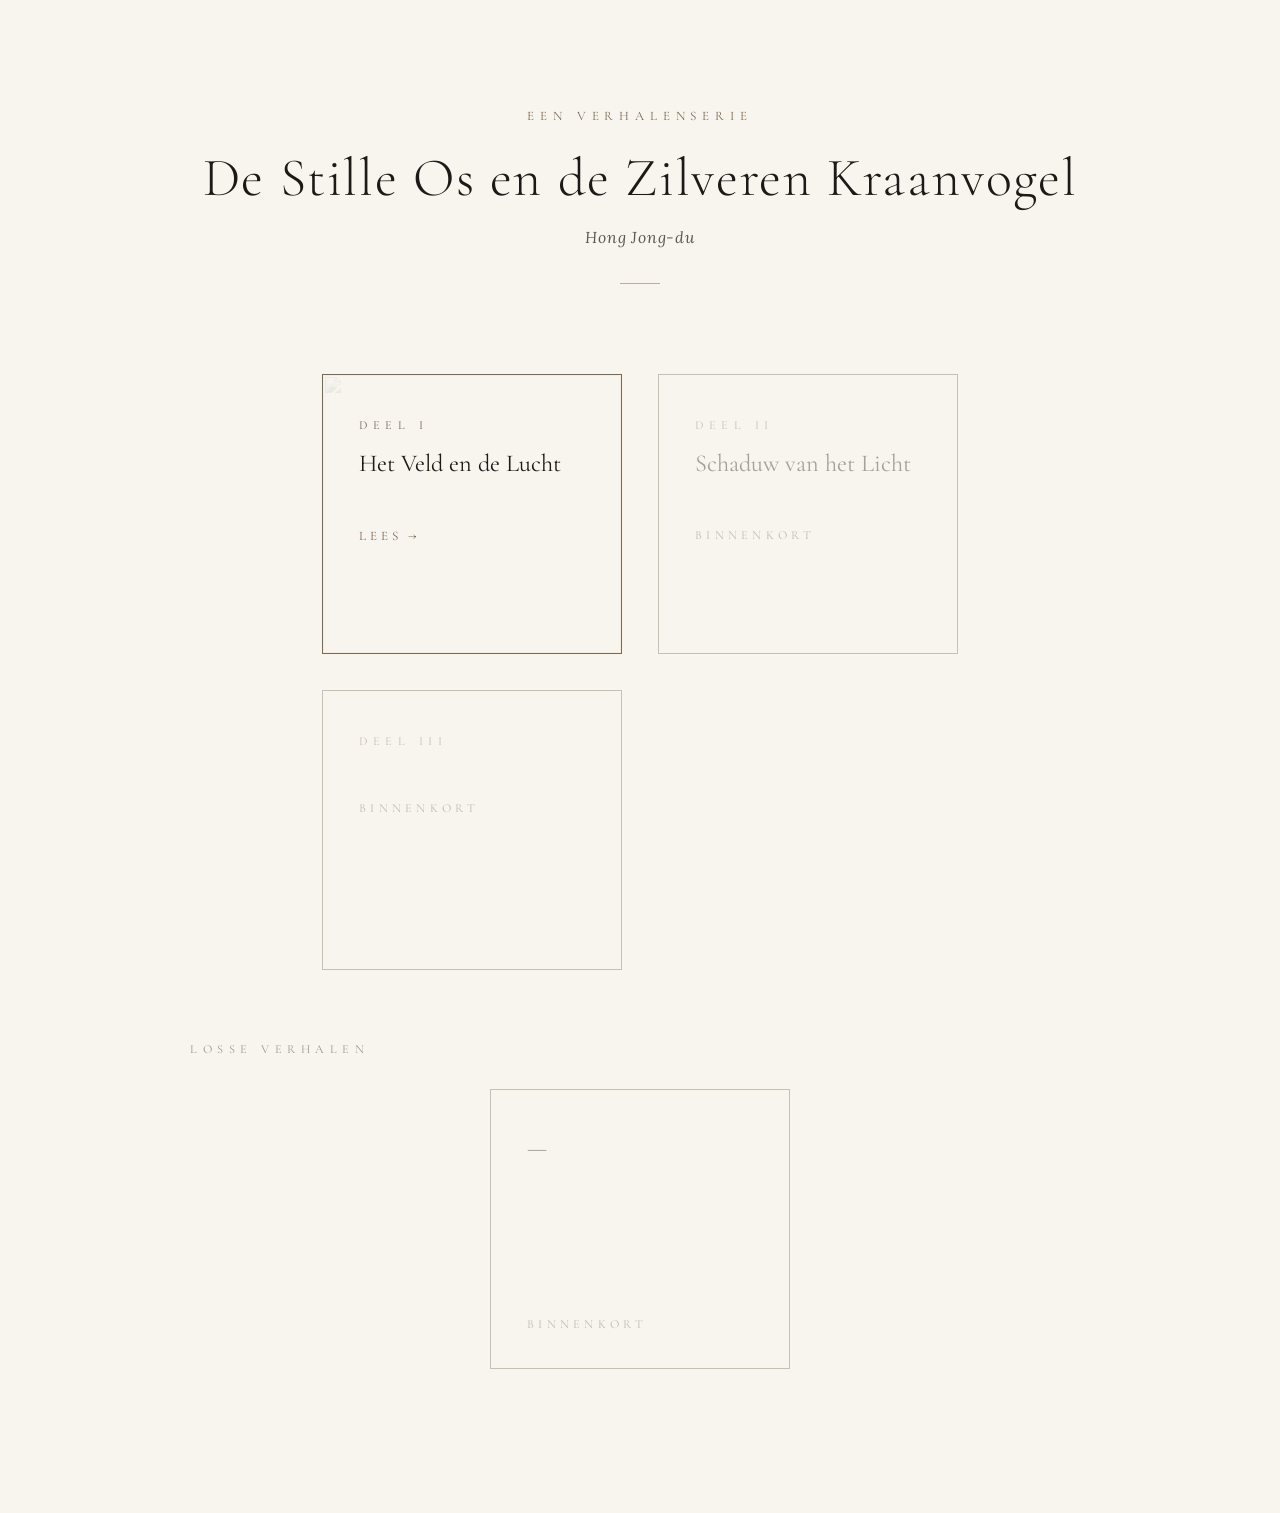
==== index.html @ 5468d7e2 "eerste versie" ====
<!DOCTYPE html>
<html lang="nl">
<head>
  <meta charset="UTF-8" />
  <meta name="viewport" content="width=device-width, initial-scale=1.0" />
  <title>De Stille Os en de Zilveren Kraanvogel</title>
  <link rel="preconnect" href="https://fonts.googleapis.com" />
  <link rel="preconnect" href="https://fonts.gstatic.com" crossorigin />
  <link href="https://fonts.googleapis.com/css2?family=Cormorant+Garamond:ital,wght@0,300;0,400;1,300;1,400&family=Lora:ital,wght@0,400;1,400&display=swap" rel="stylesheet" />
  <link rel="stylesheet" href="style.css" />
  <link rel="manifest" href="manifest.json" />
  <meta name="theme-color" content="#F8F5EF" />
  <style>
    /* ─── LANDING PAGE ─── */
    .landing {
      min-height: 100vh;
      display: flex;
      flex-direction: column;
      justify-content: center;
      align-items: center;
      padding: 6rem 2rem 8rem;
    }

    .landing-header {
      text-align: center;
      margin-bottom: 5rem;
    }

    .landing-series {
      font-family: var(--font-head);
      font-size: 0.72rem;
      letter-spacing: 0.45em;
      text-transform: uppercase;
      color: var(--accent);
      margin-bottom: 1.2rem;
    }

    .landing-title {
      font-family: var(--font-head);
      font-size: clamp(1.8rem, 4.5vw, 3rem);
      font-weight: 300;
      line-height: 1.2;
      letter-spacing: 0.03em;
    }

    .landing-author {
      margin-top: 0.9rem;
      font-family: var(--font-body);
      font-size: 0.88rem;
      color: var(--ink-muted);
      font-style: italic;
      letter-spacing: 0.05em;
    }

    .landing-rule {
      width: 40px;
      height: 1px;
      background: var(--accent);
      margin: 2rem auto 0;
      opacity: 0.5;
    }

    /* ─── CARD GRID ─── */
    .card-grid {
      display: grid;
      grid-template-columns: repeat(auto-fit, minmax(240px, 300px));
      gap: 2rem;
      justify-content: center;
      max-width: 900px;
      width: 100%;
    }

    .story-card {
      position: relative;
      border: 1px solid var(--accent);
      padding: 2.4rem 2rem 2rem;
      text-decoration: none;
      color: var(--ink);
      overflow: hidden;
      transition: border-color 0.3s ease, box-shadow 0.3s ease;
      display: flex;
      flex-direction: column;
      min-height: 280px;
    }

    .story-card:not(.story-card--soon):hover {
      border-color: var(--ink);
      box-shadow: 0 4px 24px rgba(28, 26, 23, 0.07);
    }

    .story-card--soon {
      opacity: 0.38;
      cursor: default;
      pointer-events: none;
    }

    .card-illus {
      position: absolute;
      inset: 0;
      width: 100%;
      height: 100%;
      object-fit: contain;
      object-position: center bottom;
      mix-blend-mode: multiply;
      opacity: 0.1;
      pointer-events: none;
      user-select: none;
    }

    .card-content {
      position: relative;
      z-index: 1;
      flex: 1;
      display: flex;
      flex-direction: column;
    }

    .card-deel {
      font-family: var(--font-head);
      font-size: 0.68rem;
      letter-spacing: 0.45em;
      text-transform: uppercase;
      color: var(--accent);
      margin-bottom: 0.9rem;
    }

    .card-title {
      font-family: var(--font-head);
      font-size: 1.35rem;
      font-weight: 400;
      line-height: 1.25;
      margin-bottom: 0.7rem;
    }

    .card-subtitle {
      font-size: 0.82rem;
      color: var(--ink-muted);
      font-style: italic;
      line-height: 1.5;
      flex: 1;
    }

    .card-cta {
      margin-top: 2rem;
      font-family: var(--font-head);
      font-size: 0.72rem;
      letter-spacing: 0.3em;
      text-transform: uppercase;
      color: var(--accent);
    }

    .card-soon-label {
      margin-top: 2rem;
      font-family: var(--font-head);
      font-size: 0.68rem;
      letter-spacing: 0.35em;
      text-transform: uppercase;
      color: var(--ink-muted);
    }

    /* ─── FOOTER LINK ─── */
    .landing-footer {
      margin-top: 6rem;
      font-family: var(--font-head);
      font-size: 0.68rem;
      letter-spacing: 0.35em;
      text-transform: uppercase;
      color: var(--ink-muted);
      text-decoration: none;
      opacity: 0.45;
      transition: opacity 0.25s ease;
    }

    .landing-footer:hover {
      opacity: 1;
    }

    /* ─── SECTION DIVIDER ─── */
    .landing-section {
      width: 100%;
      max-width: 900px;
      margin-top: 4rem;
    }

    .landing-section-label {
      font-family: var(--font-head);
      font-size: 0.68rem;
      letter-spacing: 0.45em;
      text-transform: uppercase;
      color: var(--ink-muted);
      opacity: 0.6;
      margin-bottom: 1.8rem;
    }

    @media (max-width: 600px) {
      .card-grid {
        grid-template-columns: 1fr;
        max-width: 340px;
      }
      .landing-title { font-size: 1.6rem; }
    }
  </style>
</head>
<body>

<main class="landing">

  <header class="landing-header">
    <p class="landing-series">Een verhalenserie</p>
    <h1 class="landing-title">De Stille Os en de Zilveren Kraanvogel</h1>
    <p class="landing-author">Hong Jong-du</p>
    <div class="landing-rule"></div>
  </header>

  <div class="card-grid">

    <a class="story-card" href="deel-1.html">
      <img class="card-illus" src="../Illustrations/1/1_1.png" aria-hidden="true" alt="" />
      <div class="card-content">
        <p class="card-deel">Deel I</p>
        <h2 class="card-title">Het Veld en de Lucht</h2>
        <p class="card-cta">Lees →</p>
      </div>
    </a>

    <div class="story-card story-card--soon">
      <div class="card-content">
        <p class="card-deel">Deel II</p>
        <h2 class="card-title">Schaduw van het Licht</h2>
        <p class="card-soon-label">Binnenkort</p>
      </div>
    </div>

    <div class="story-card story-card--soon">
      <div class="card-content">
        <p class="card-deel">Deel III</p>
        <!-- Na de Vleugels -->
        <p class="card-soon-label">Binnenkort</p>
      </div>
    </div>

  </div>

  <div class="landing-section">
    <p class="landing-section-label">Losse verhalen</p>
    <div class="card-grid">

      <div class="story-card story-card--soon">
        <div class="card-content">
          <h2 class="card-title">—</h2>
          <p class="card-subtitle"></p>
          <p class="card-soon-label">Binnenkort</p>
        </div>
      </div>

    </div>
  </div>


</main>


<script>
  if ('serviceWorker' in navigator) {
    window.addEventListener('load', () => {
      navigator.serviceWorker.register('./sw.js').catch(() => {});
    });
  }
</script>
</body>
</html>
---- style.css ----
:root {
  --bg: #F8F5EF;
  --ink: #1C1A17;
  --ink-muted: #5C5850;
  --accent: #7A6852;
  --max-w: 660px;
  --font-body: 'Lora', Georgia, serif;
  --font-head: 'Cormorant Garamond', 'Palatino Linotype', serif;
}

*, *::before, *::after {
  margin: 0;
  padding: 0;
  box-sizing: border-box;
}

html {
  background: var(--bg);
  color: var(--ink);
  font-family: var(--font-body);
  font-size: 18px;
  -webkit-font-smoothing: antialiased;
  -moz-osx-font-smoothing: grayscale;
}

body {
  overflow-x: hidden;
}

/* ─── SITE LINK ─── */
.site-link {
  position: fixed;
  top: 1.2rem;
  left: 1.4rem;
  font-family: var(--font-head);
  font-size: 0.72rem;
  letter-spacing: 0.3em;
  text-transform: uppercase;
  color: var(--ink-muted);
  text-decoration: none;
  opacity: 0.45;
  transition: opacity 0.25s ease;
  z-index: 200;
}

.site-link:hover {
  opacity: 1;
}

@media (max-width: 600px) {
  .site-link { font-size: 0.65rem; left: 1rem; top: 1rem; }
}

/* ─── CHAPTER NAV DOTS ─── */
.chapter-nav {
  position: fixed;
  right: 1.6rem;
  top: 50%;
  transform: translateY(-50%);
  display: flex;
  flex-direction: column;
  gap: 1.1rem;
  z-index: 200;
}

.nav-dot {
  position: relative;
  display: flex;
  align-items: center;
  justify-content: flex-end;
  background: none;
  border: none;
  cursor: pointer;
  padding: 4px;
}

.nav-dot::after {
  content: '';
  width: 7px;
  height: 7px;
  border-radius: 50%;
  border: 1.5px solid var(--accent);
  background: transparent;
  transition: background 0.3s ease, transform 0.3s ease, opacity 0.3s ease;
  display: block;
  flex-shrink: 0;
  opacity: 0.5;
}

.nav-dot:hover::after,
.nav-dot.active::after {
  opacity: 1;
}

.nav-dot.active::after {
  background: var(--accent);
  transform: scale(1.35);
}

.nav-dot:hover:not(.active)::after {
  background: var(--accent);
  opacity: 0.45;
}

.dot-label {
  position: absolute;
  right: 20px;
  white-space: nowrap;
  font-family: var(--font-head);
  font-size: 0.72rem;
  letter-spacing: 0.25em;
  color: var(--accent);
  opacity: 0;
  transform: translateX(4px);
  transition: opacity 0.2s ease, transform 0.2s ease;
  pointer-events: none;
  text-transform: uppercase;
}

.nav-dot:hover .dot-label {
  opacity: 1;
  transform: translateX(0);
}

@media (max-width: 600px) {
  .chapter-nav { right: 0.8rem; gap: 0.9rem; }
  .dot-label { display: none; }
}

/* ─── PROGRESS BAR ─── */
.progress-bar {
  position: fixed;
  top: 0;
  left: 0;
  height: 2px;
  width: 0;
  background: var(--accent);
  z-index: 999;
  pointer-events: none;
}

/* ─── COVER ─── */
.cover {
  min-height: 100vh;
  display: flex;
  flex-direction: column;
  justify-content: center;
  align-items: center;
  text-align: center;
  padding: 4rem 2rem 8rem;
}

.cover-title {
  font-family: var(--font-head);
  font-size: clamp(2.4rem, 6vw, 4.5rem);
  font-weight: 300;
  letter-spacing: 0.04em;
  line-height: 1.15;
  animation: rise 1.2s ease-out both;
}

.cover-title em {
  display: block;
  font-style: normal;
  font-size: 0.58em;
  letter-spacing: 0.14em;
  color: var(--ink-muted);
  margin-top: 0.5em;
  font-weight: 400;
}

.cover-rule {
  width: 60px;
  height: 1px;
  background: var(--accent);
  margin: 2.5rem auto;
  animation: rise 1.2s ease-out 0.25s both;
}

.cover-author {
  margin-top: 1.2rem;
  font-style: italic;
  font-size: 0.88rem;
  color: var(--ink-muted);
  letter-spacing: 0.08em;
  animation: rise 1.2s ease-out 0.2s both;
}

.scroll-hint {
  font-size: 0.72rem;
  letter-spacing: 0.35em;
  text-transform: uppercase;
  color: var(--ink-muted);
  animation: pulse 2.5s ease-in-out 1s infinite, rise 1.2s ease-out 0.5s both;
}

@keyframes rise {
  from { opacity: 0; transform: translateY(18px); }
  to   { opacity: 1; transform: translateY(0); }
}

@keyframes pulse {
  0%, 100% { opacity: 0.3; }
  50%       { opacity: 0.8; }
}

/* ─── SCENES (background overlay) ─── */
.scene {
  position: relative;
  background: var(--bg);
  overflow: hidden;
  min-height: 72vh;
}

.scene-img {
  position: absolute;
  top: 50%;
  left: 50%;
  transform: translate(-50%, -50%);
  max-width: 72%;
  max-height: 88%;
  width: auto;
  height: auto;
  mix-blend-mode: multiply;
  opacity: 0;
  pointer-events: none;
  z-index: 0;
  object-fit: contain;
  user-select: none;
}

.chapter,
.prose {
  position: relative;
  z-index: 1;
}

/* ─── CHAPTER HEADER ─── */
.chapter {
  padding: 7rem 2rem 3rem;
  max-width: var(--max-w);
  margin: 0 auto;
}

.chapter-label {
  font-family: var(--font-head);
  font-size: 0.75rem;
  letter-spacing: 0.45em;
  text-transform: uppercase;
  color: var(--accent);
  margin-bottom: 1rem;
  opacity: 0;
}

.chapter-title {
  font-family: var(--font-head);
  font-size: clamp(1.7rem, 4vw, 2.6rem);
  font-weight: 400;
  line-height: 1.2;
  opacity: 0;
}

.chapter-subtitle {
  margin-top: 0.9rem;
  font-style: italic;
  font-size: 0.9rem;
  color: var(--ink-muted);
  opacity: 0;
}

/* ─── PROSE ─── */
.prose {
  max-width: var(--max-w);
  margin: 0 auto;
  padding: 2rem 2rem 8rem;
}

.line {
  margin-bottom: 2.2rem;
  opacity: 0;
  transform: translateY(18px);
  line-height: 1.88;
  font-size: 1.05rem;
}

.line p + p {
  margin-top: 0.1rem;
}

.line em {
  font-style: italic;
  color: var(--ink-muted);
}

.line.thought {
  color: var(--ink-muted);
}

.line.thought p {
  font-style: italic;
}

.line.ending {
  margin-bottom: 0;
}

/* ─── CHAPTER DIVIDER ─── */
.divider {
  text-align: center;
  padding: 5rem 0 1rem;
  letter-spacing: 0.8em;
  color: var(--accent);
  opacity: 0;
  font-size: 0.9rem;
}

/* ─── END ─── */
.story-end {
  padding: 5rem 2rem 18vh;
  display: flex;
  justify-content: center;
}

.end-rule {
  width: 60px;
  height: 1px;
  background: var(--accent);
  opacity: 0;
}

/* ─── MUSIC BUTTON ─── */
.music-btn {
  position: fixed;
  top: 1.2rem;
  right: 1.4rem;
  z-index: 200;
  background: none;
  border: none;
  color: var(--ink-muted);
  font-family: var(--font-head);
  font-size: 0.72rem;
  letter-spacing: 0.3em;
  text-transform: uppercase;
  cursor: pointer;
  opacity: 0.45;
  transition: opacity 0.25s ease;
  padding: 0;
  line-height: 1;
}

.music-btn:hover { opacity: 1; }
.music-btn.muted {
  opacity: 0.3;
  text-decoration: line-through;
}

/* ─── RESPONSIVE ─── */
@media (max-width: 600px) {
  html { font-size: 16px; }
  .chapter { padding: 5rem 1.5rem 2rem; }
  .prose { padding: 1.5rem 1.5rem 6rem; }
}
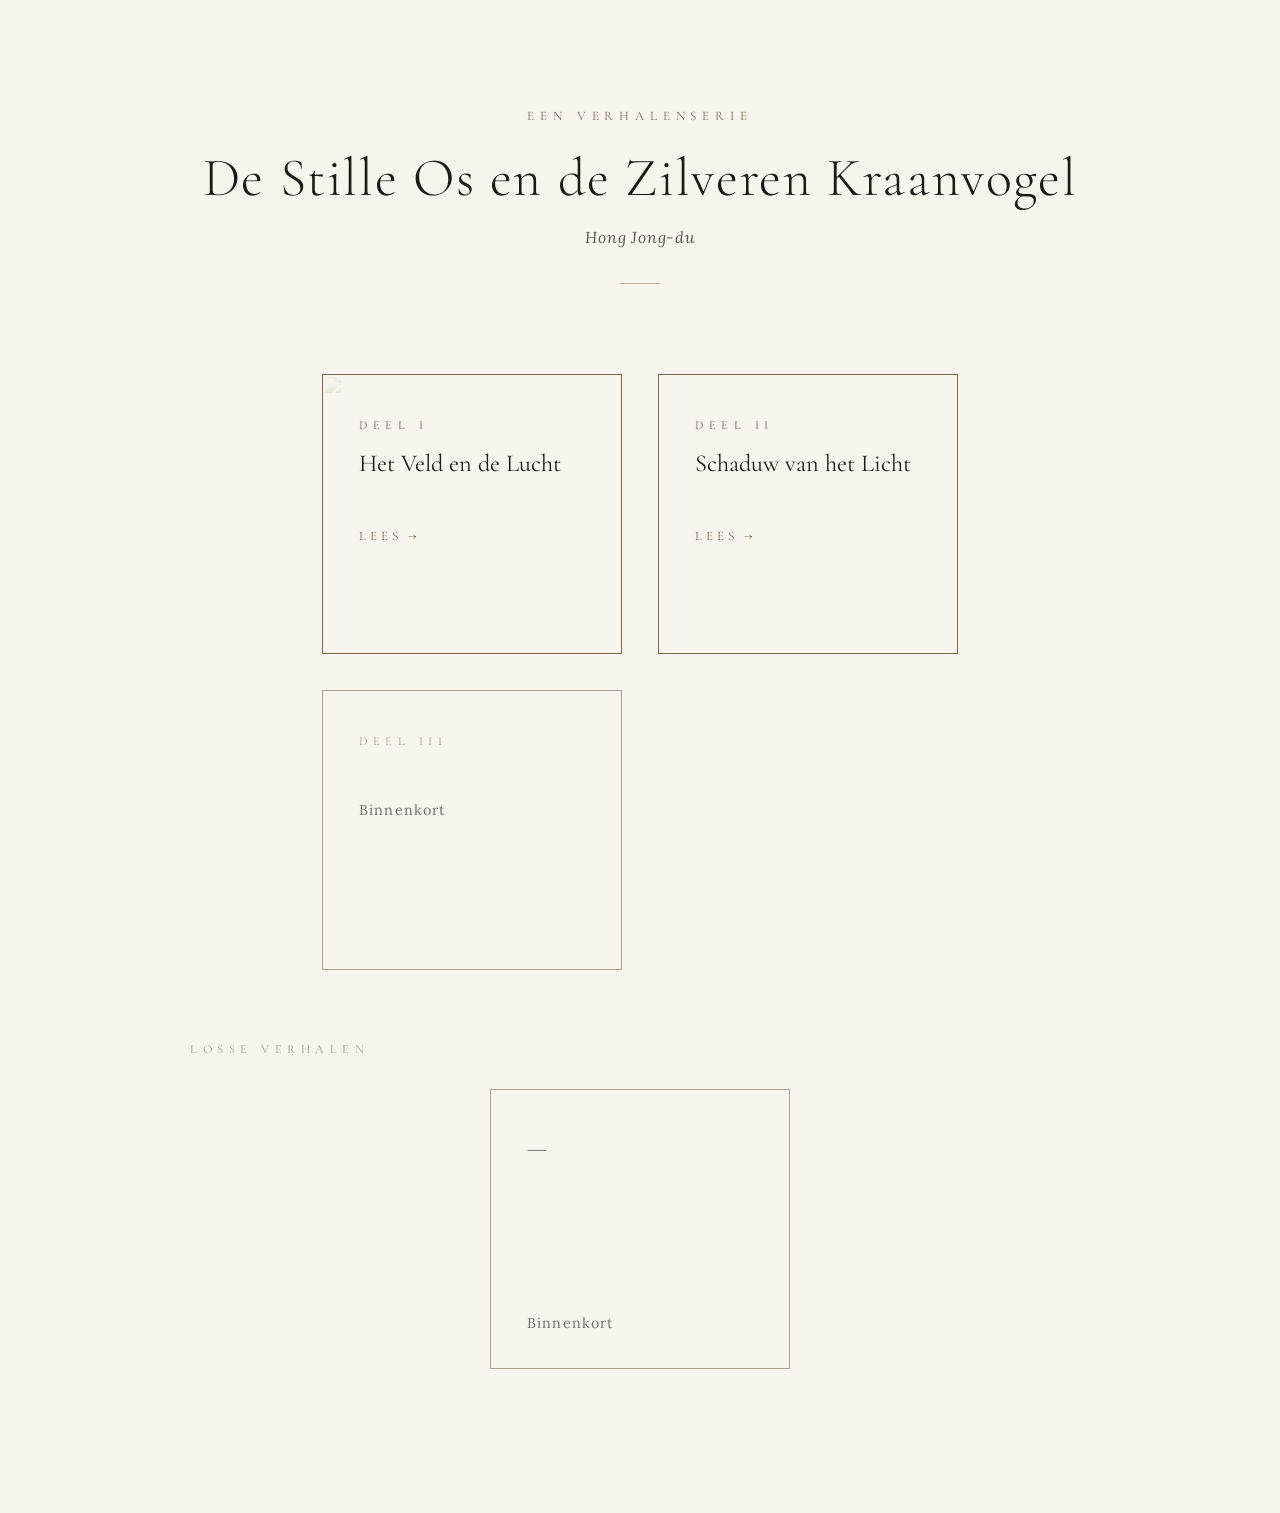
==== commit 6dbdd856: "Deel II toegevoegd + muziek en UI verbeteringen - deel-2.html aangemaakt (verhalen IV–VII, ritme toe" ====
--- a/index.html
+++ b/index.html
@@ -89,7 +89,7 @@
     }
 
     .story-card--soon {
-      opacity: 0.38;
+      opacity: 0.6;
       cursor: default;
       pointer-events: none;
     }
@@ -151,11 +151,10 @@
 
     .card-soon-label {
       margin-top: 2rem;
-      font-family: var(--font-head);
-      font-size: 0.68rem;
-      letter-spacing: 0.35em;
-      text-transform: uppercase;
-      color: var(--ink-muted);
+      font-family: var(--font-body);
+      font-size: 0.8rem;
+      letter-spacing: 0.08em;
+      color: var(--ink);
     }
 
     /* ─── FOOTER LINK ─── */
@@ -223,13 +222,13 @@
       </div>
     </a>
 
-    <div class="story-card story-card--soon">
+    <a id="deel-2-card" class="story-card story-card--soon" aria-disabled="true">
       <div class="card-content">
         <p class="card-deel">Deel II</p>
         <h2 class="card-title">Schaduw van het Licht</h2>
-        <p class="card-soon-label">Binnenkort</p>
-      </div>
-    </div>
+        <p class="card-soon-label" id="deel-2-label">27 mei · 10:00</p>
+      </div>
+    </a>
 
     <div class="story-card story-card--soon">
       <div class="card-content">
@@ -266,6 +265,26 @@
       navigator.serviceWorker.register('./sw.js').catch(() => {});
     });
   }
+
+  (function () {
+    var publishTime = new Date('2026-05-27T10:00:00');
+    var card = document.getElementById('deel-2-card');
+    var label = document.getElementById('deel-2-label');
+
+    function checkUnlock() {
+      if (new Date() >= publishTime) {
+        card.href = 'deel-2.html';
+        card.removeAttribute('aria-disabled');
+        card.classList.remove('story-card--soon');
+        label.textContent = 'Lees →';
+        label.className = 'card-cta';
+        clearInterval(interval);
+      }
+    }
+
+    checkUnlock();
+    var interval = setInterval(checkUnlock, 30000);
+  })();
 </script>
 </body>
 </html>
--- a/style.css
+++ b/style.css
@@ -354,6 +354,28 @@
   text-decoration: line-through;
 }
 
+.music-hint {
+  position: fixed;
+  top: 1.25rem;
+  right: 3.2rem;
+  z-index: 200;
+  font-family: var(--font-head);
+  font-size: 0.65rem;
+  letter-spacing: 0.25em;
+  text-transform: uppercase;
+  color: var(--ink-muted);
+  white-space: nowrap;
+  pointer-events: none;
+  animation: music-hint-fade 4.5s ease forwards;
+}
+
+@keyframes music-hint-fade {
+  0%   { opacity: 0; }
+  10%  { opacity: 0.65; }
+  75%  { opacity: 0.65; }
+  100% { opacity: 0; }
+}
+
 /* ─── RESPONSIVE ─── */
 @media (max-width: 600px) {
   html { font-size: 16px; }
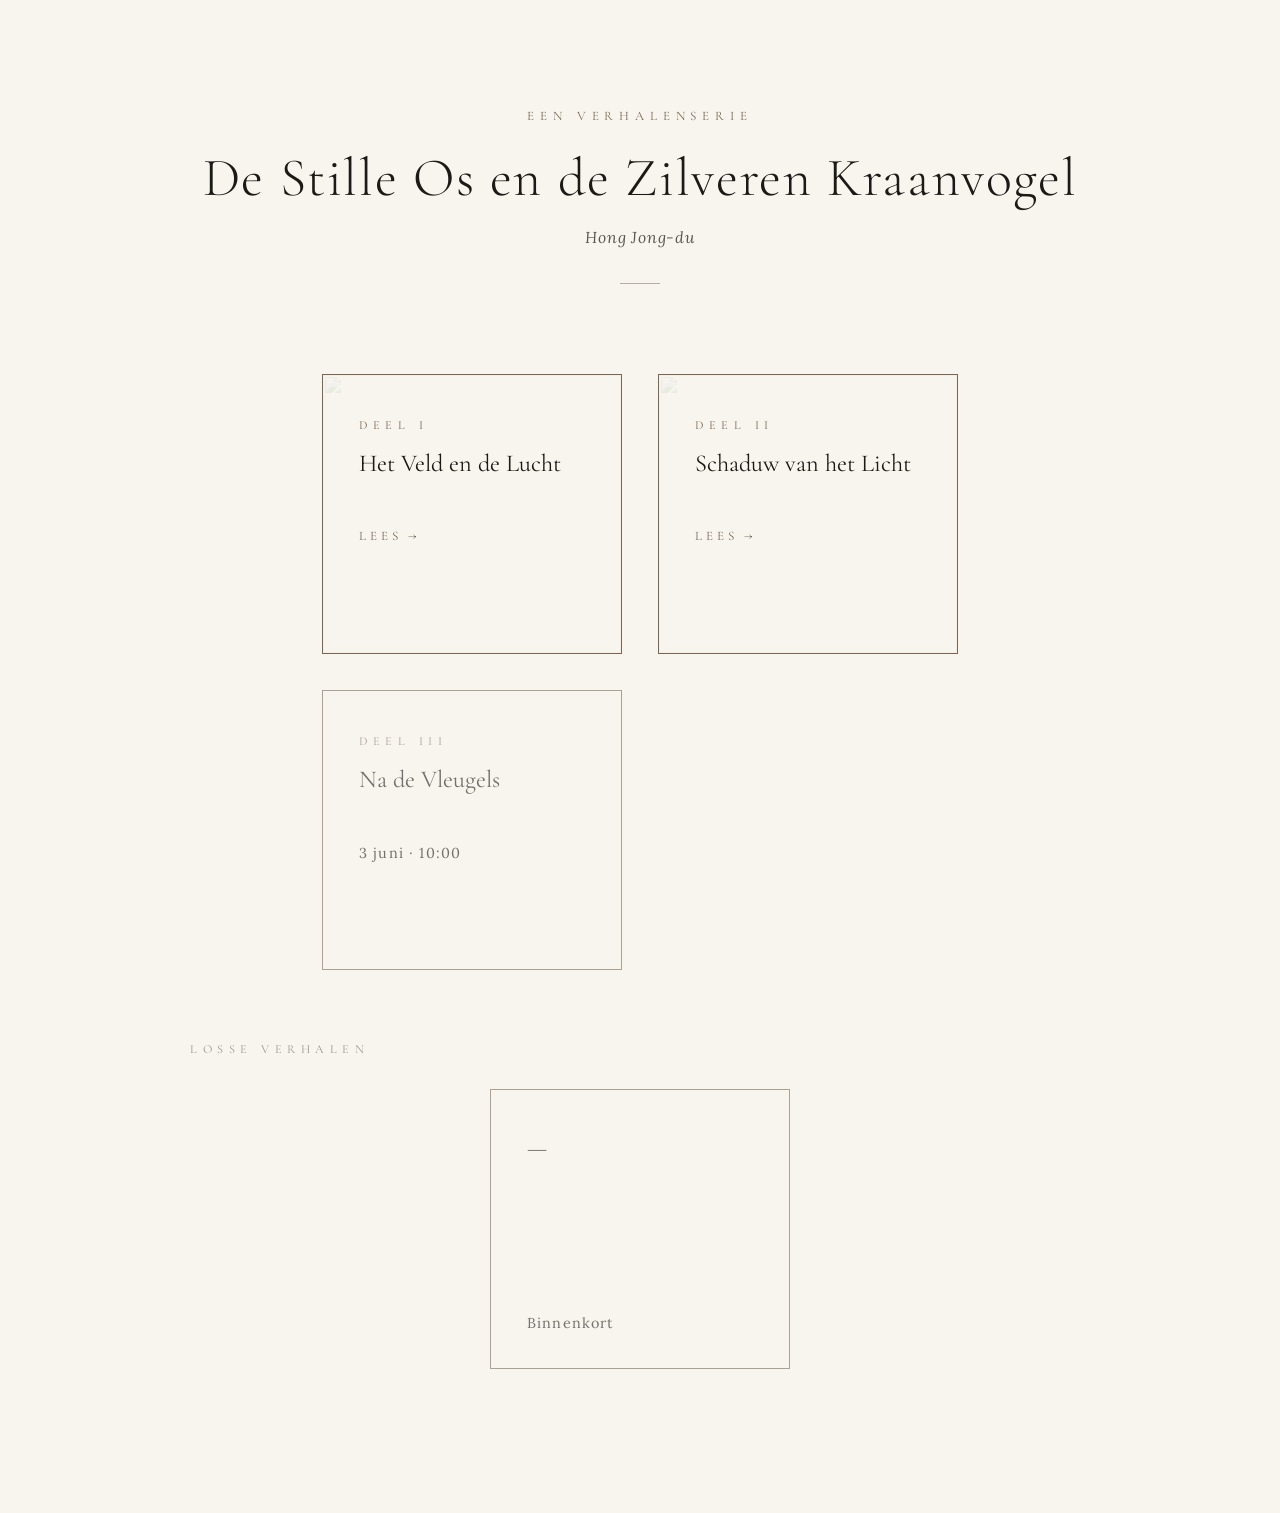
==== commit a08d0151: "Illustratie-aanpassingen verhalen 3, 6, 7 en index unlock-logica - Deel 1 verhaal 3: 3_1↔3_2 omgedra" ====
--- a/index.html
+++ b/index.html
@@ -223,6 +223,7 @@
     </a>
 
     <a id="deel-2-card" class="story-card story-card--soon" aria-disabled="true">
+      <img class="card-illus" id="deel-2-illus" src="../Illustrations/6/1.png" aria-hidden="true" alt="" style="display:none" />
       <div class="card-content">
         <p class="card-deel">Deel II</p>
         <h2 class="card-title">Schaduw van het Licht</h2>
@@ -233,8 +234,8 @@
     <div class="story-card story-card--soon">
       <div class="card-content">
         <p class="card-deel">Deel III</p>
-        <!-- Na de Vleugels -->
-        <p class="card-soon-label">Binnenkort</p>
+        <h2 class="card-title" id="deel-3-title" style="display:none">Na de Vleugels</h2>
+        <p class="card-soon-label" id="deel-3-label">Binnenkort</p>
       </div>
     </div>
 
@@ -278,6 +279,9 @@
         card.classList.remove('story-card--soon');
         label.textContent = 'Lees →';
         label.className = 'card-cta';
+        document.getElementById('deel-2-illus').style.display = '';
+        document.getElementById('deel-3-title').style.display = '';
+        document.getElementById('deel-3-label').textContent = '3 juni · 10:00';
         clearInterval(interval);
       }
     }
--- a/style.css
+++ b/style.css
@@ -354,27 +354,6 @@
   text-decoration: line-through;
 }
 
-.music-hint {
-  position: fixed;
-  top: 1.25rem;
-  right: 3.2rem;
-  z-index: 200;
-  font-family: var(--font-head);
-  font-size: 0.65rem;
-  letter-spacing: 0.25em;
-  text-transform: uppercase;
-  color: var(--ink-muted);
-  white-space: nowrap;
-  pointer-events: none;
-  animation: music-hint-fade 4.5s ease forwards;
-}
-
-@keyframes music-hint-fade {
-  0%   { opacity: 0; }
-  10%  { opacity: 0.65; }
-  75%  { opacity: 0.65; }
-  100% { opacity: 0; }
-}
 
 /* ─── RESPONSIVE ─── */
 @media (max-width: 600px) {
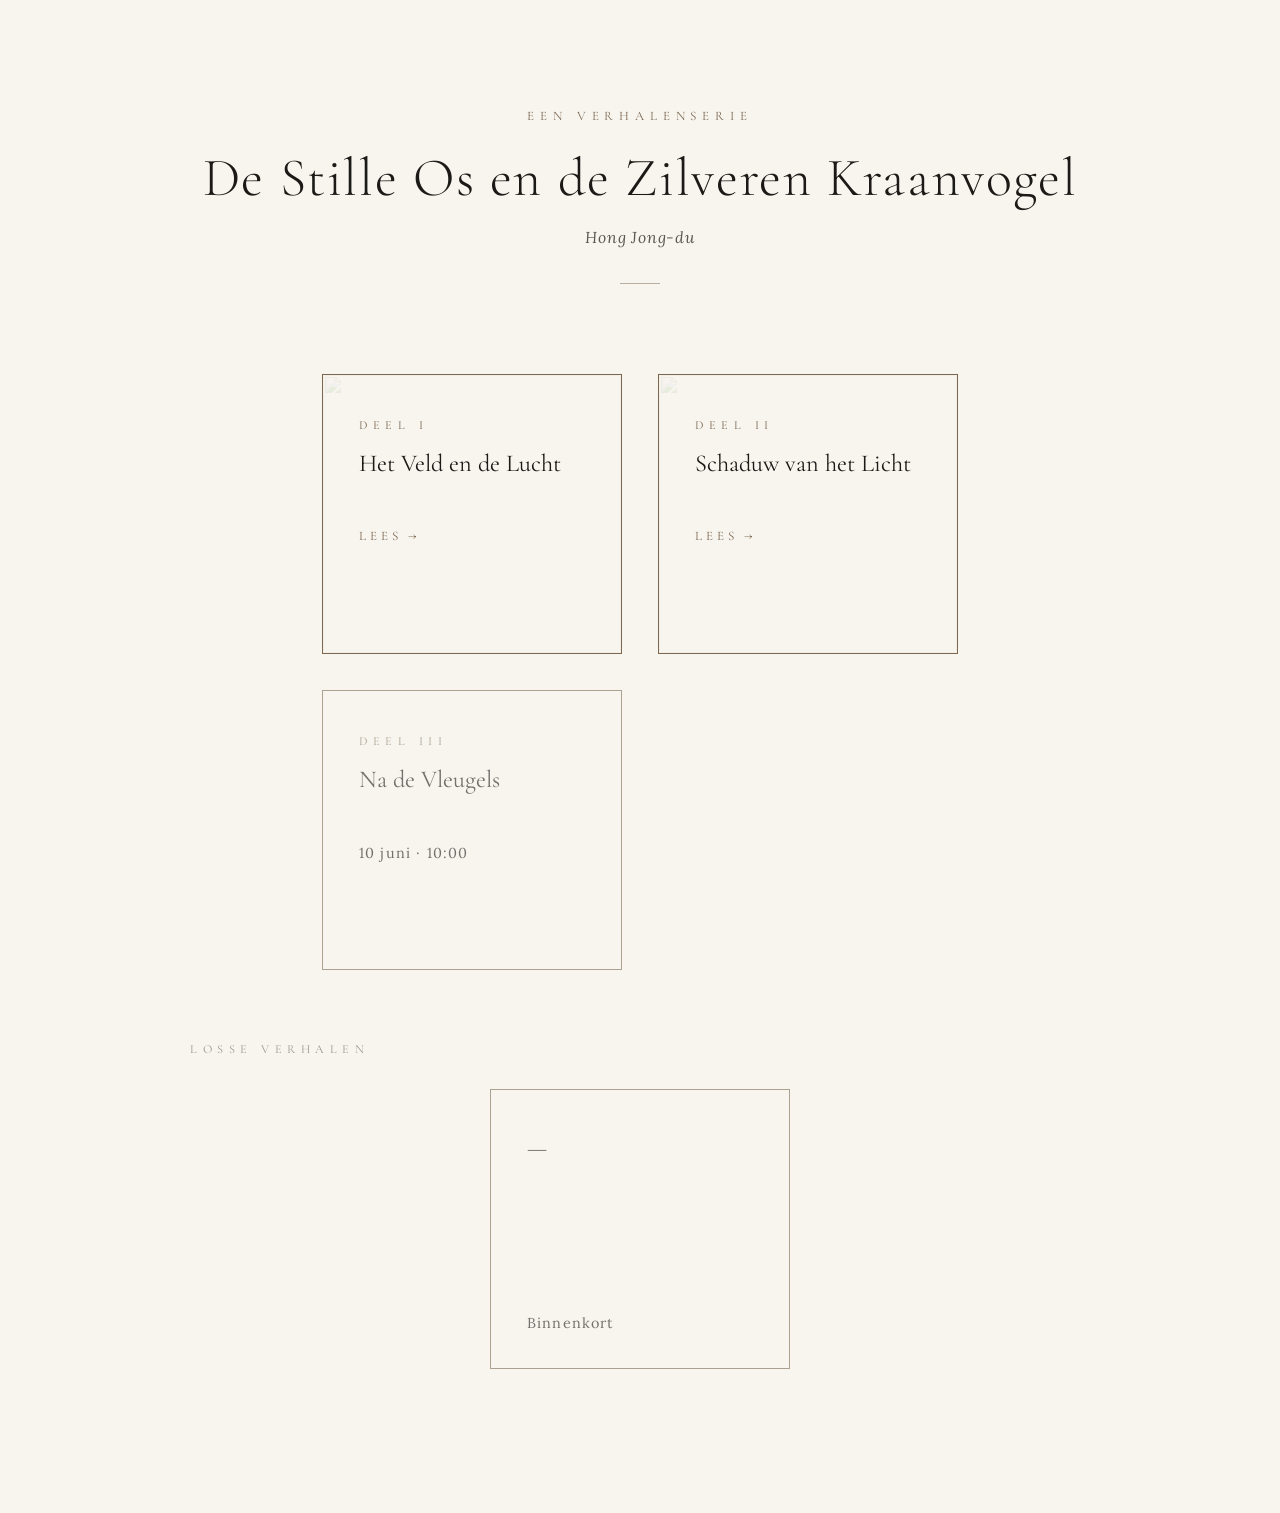
==== commit 8fa9db7f: "Deel 3 placeholder, aankondigingen en datumcorrectie - deel-3.html: placeholder pagina aangemaakt (N" ====
--- a/index.html
+++ b/index.html
@@ -281,7 +281,7 @@
         label.className = 'card-cta';
         document.getElementById('deel-2-illus').style.display = '';
         document.getElementById('deel-3-title').style.display = '';
-        document.getElementById('deel-3-label').textContent = '3 juni · 10:00';
+        document.getElementById('deel-3-label').textContent = '10 juni · 10:00';
         clearInterval(interval);
       }
     }
--- a/style.css
+++ b/style.css
@@ -318,7 +318,24 @@
 .story-end {
   padding: 5rem 2rem 18vh;
   display: flex;
-  justify-content: center;
+  flex-direction: column;
+  align-items: center;
+  gap: 2.5rem;
+}
+
+.next-link {
+  font-family: var(--font-head);
+  font-size: 0.75rem;
+  letter-spacing: 0.35em;
+  text-transform: uppercase;
+  color: var(--accent);
+  text-decoration: none;
+  opacity: 0.6;
+  transition: opacity 0.25s ease;
+}
+
+.next-link:hover {
+  opacity: 1;
 }
 
 .end-rule {
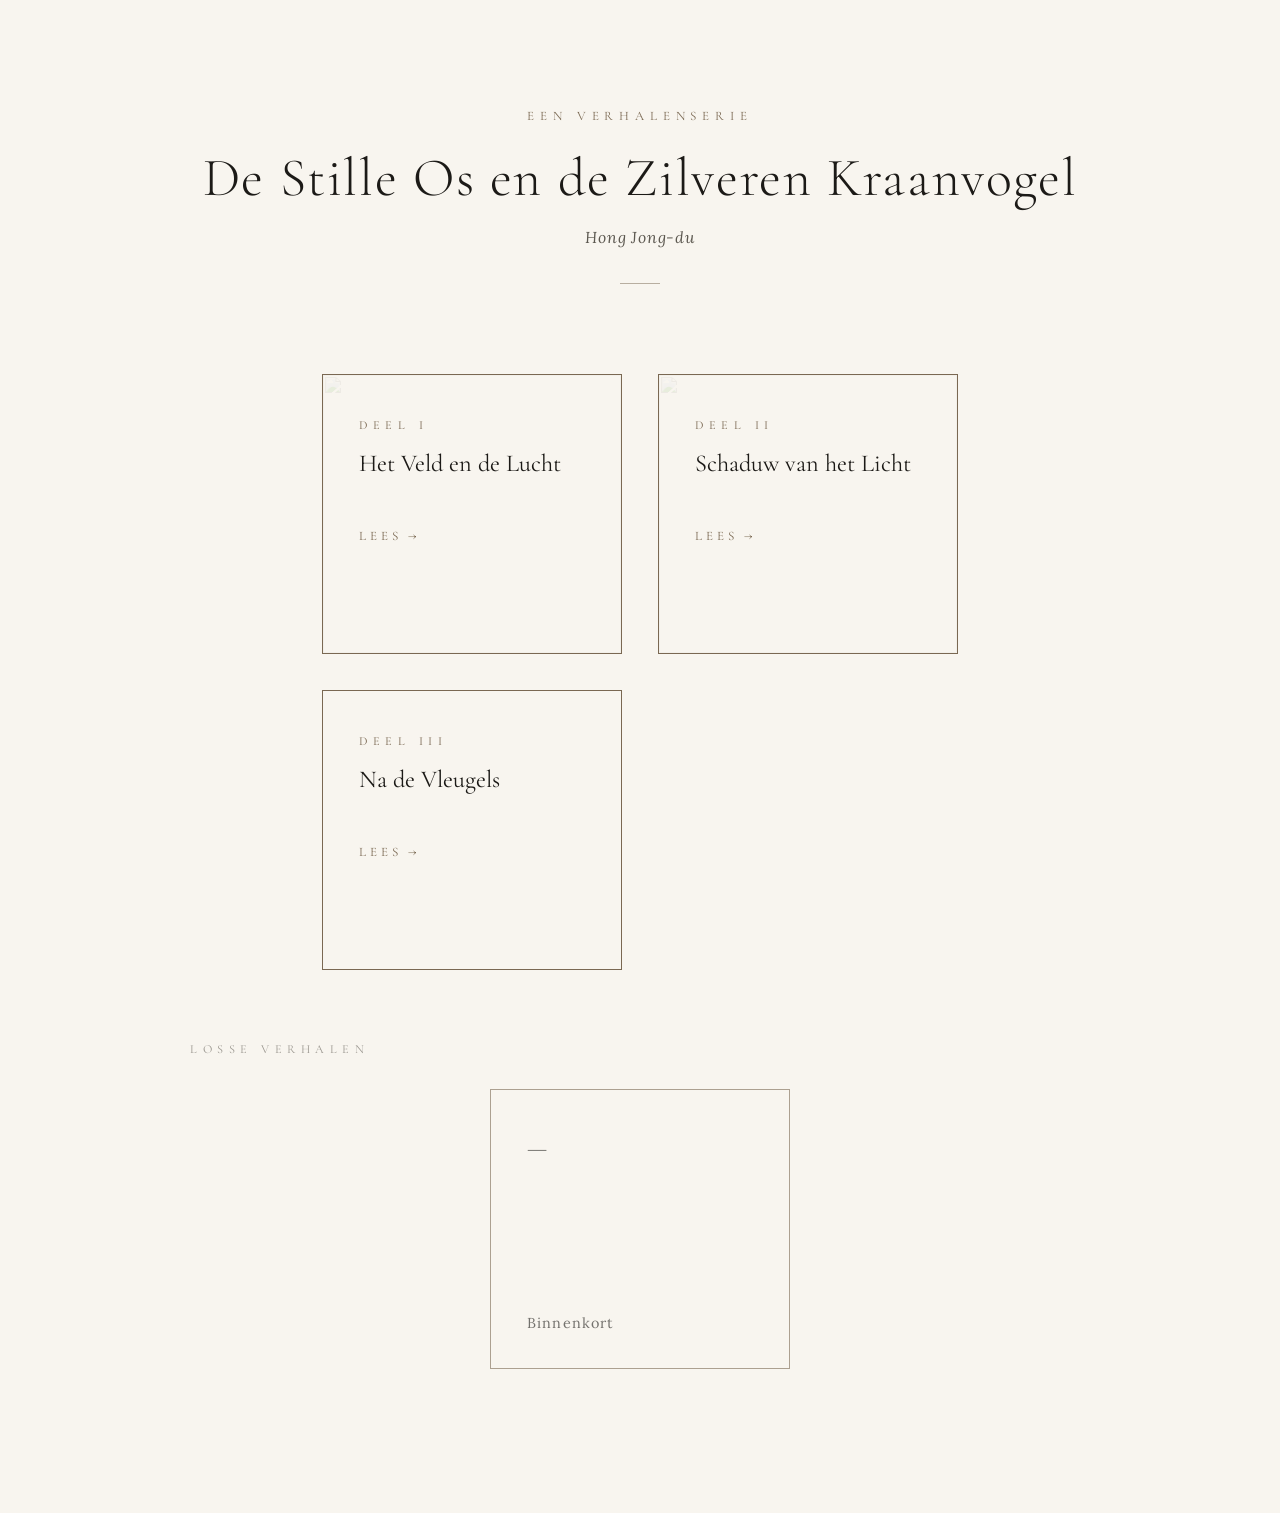
==== commit c4efba68: "Unlock Deel III kaart op 10 juni 10:00 Co-Authored-By: Claude Sonnet 4.6 <noreply@anthropic.com>" ====
--- a/index.html
+++ b/index.html
@@ -231,13 +231,13 @@
       </div>
     </a>
 
-    <div class="story-card story-card--soon">
+    <a id="deel-3-card" class="story-card story-card--soon" aria-disabled="true">
       <div class="card-content">
         <p class="card-deel">Deel III</p>
         <h2 class="card-title" id="deel-3-title" style="display:none">Na de Vleugels</h2>
         <p class="card-soon-label" id="deel-3-label">Binnenkort</p>
       </div>
-    </div>
+    </a>
 
   </div>
 
@@ -289,6 +289,31 @@
     checkUnlock();
     var interval = setInterval(checkUnlock, 30000);
   })();
+
+  (function () {
+    var publishTime = new Date('2026-06-10T10:00:00');
+    var card = document.getElementById('deel-3-card');
+    var label = document.getElementById('deel-3-label');
+    var title = document.getElementById('deel-3-title');
+
+    function checkUnlock() {
+      if (new Date() >= publishTime) {
+        card.href = 'deel-3.html';
+        card.removeAttribute('aria-disabled');
+        card.classList.remove('story-card--soon');
+        title.style.display = '';
+        label.textContent = 'Lees →';
+        label.className = 'card-cta';
+        clearInterval(interval);
+      } else {
+        title.style.display = '';
+        label.textContent = '10 juni · 10:00';
+      }
+    }
+
+    checkUnlock();
+    var interval = setInterval(checkUnlock, 30000);
+  })();
 </script>
 </body>
 </html>
